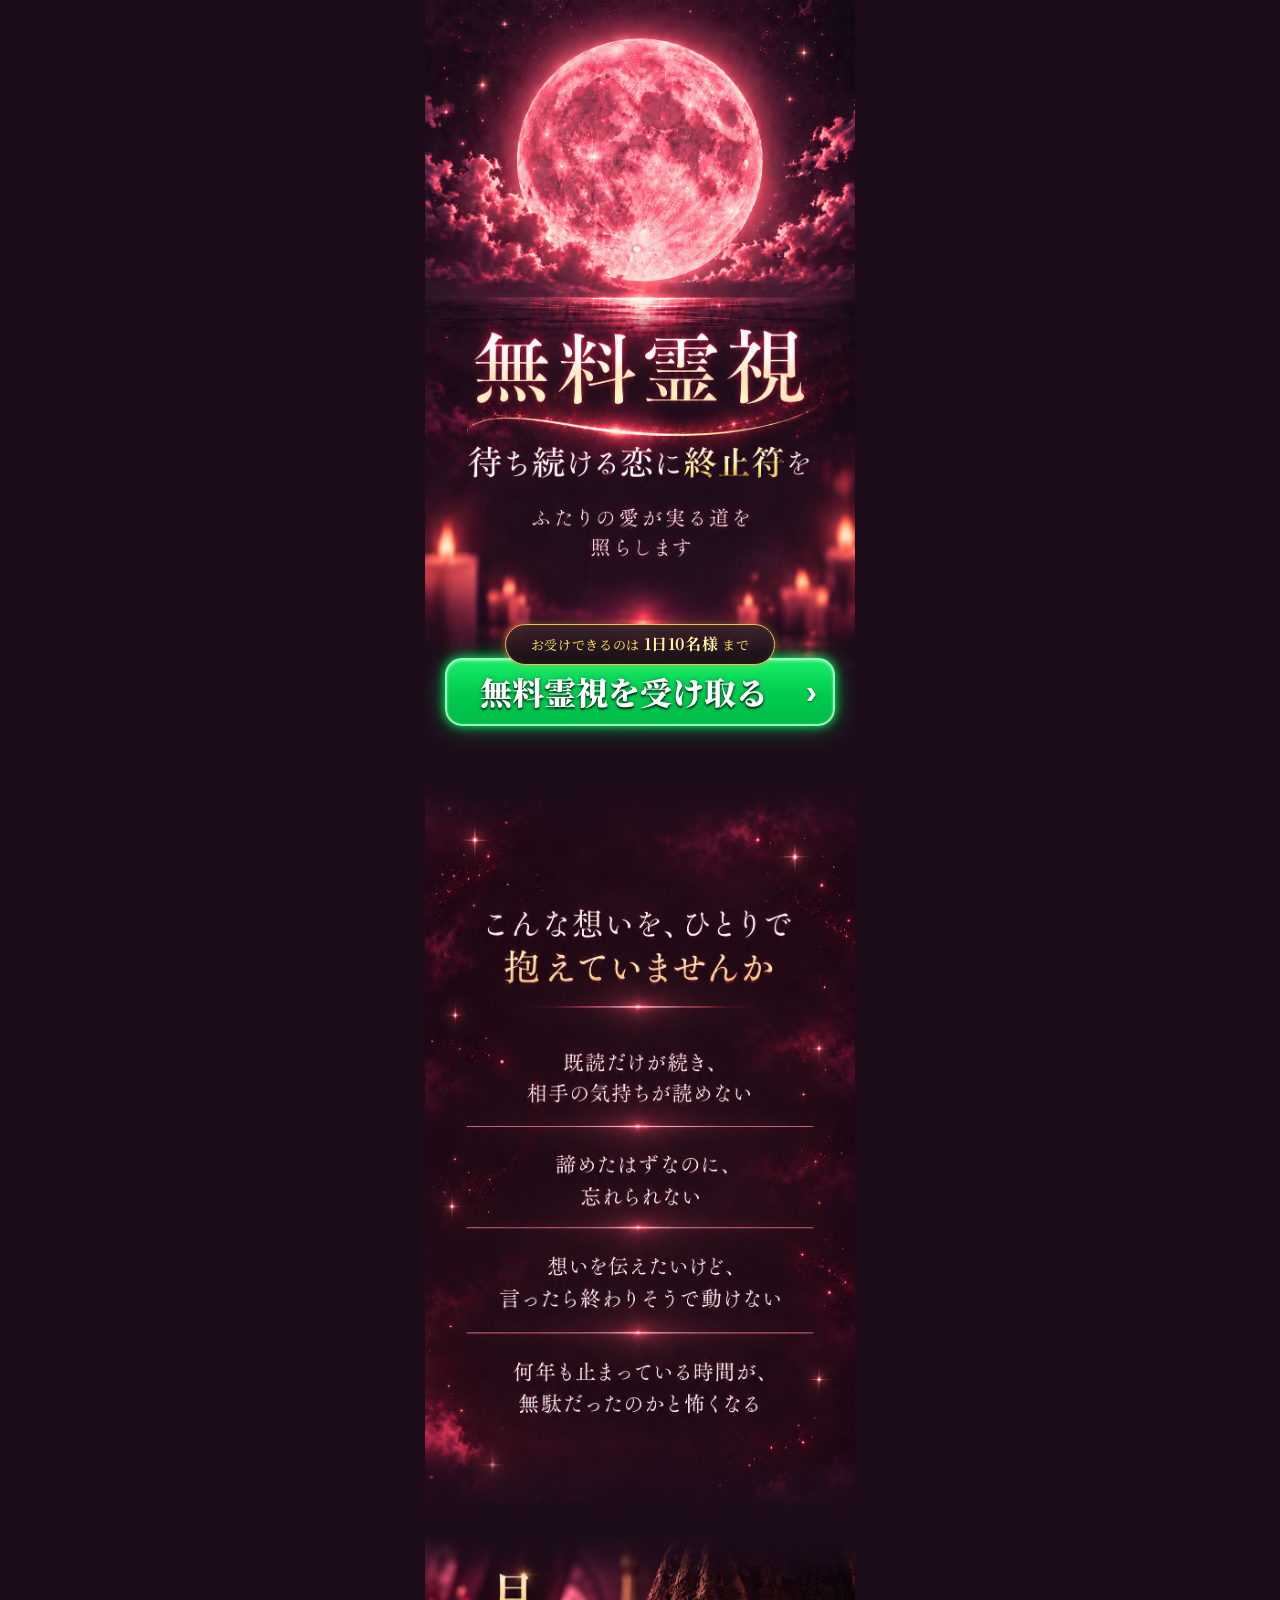
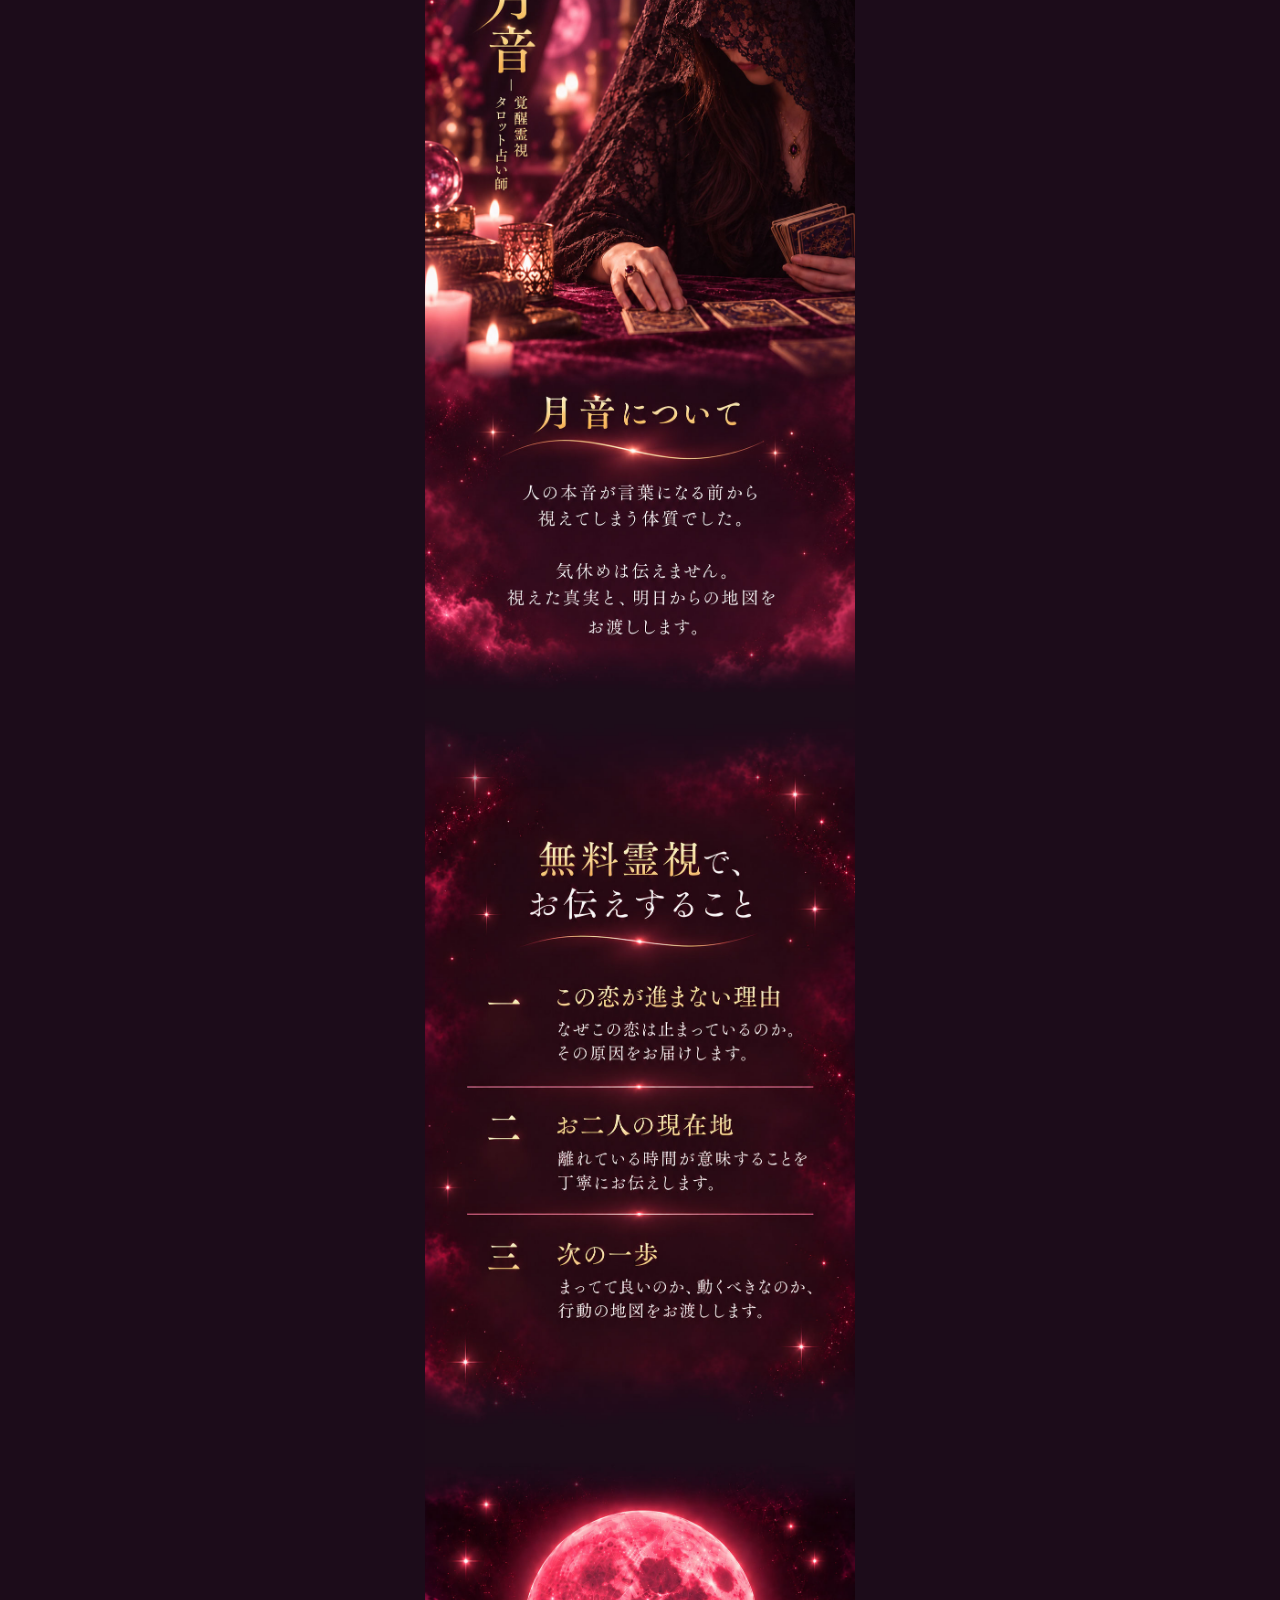
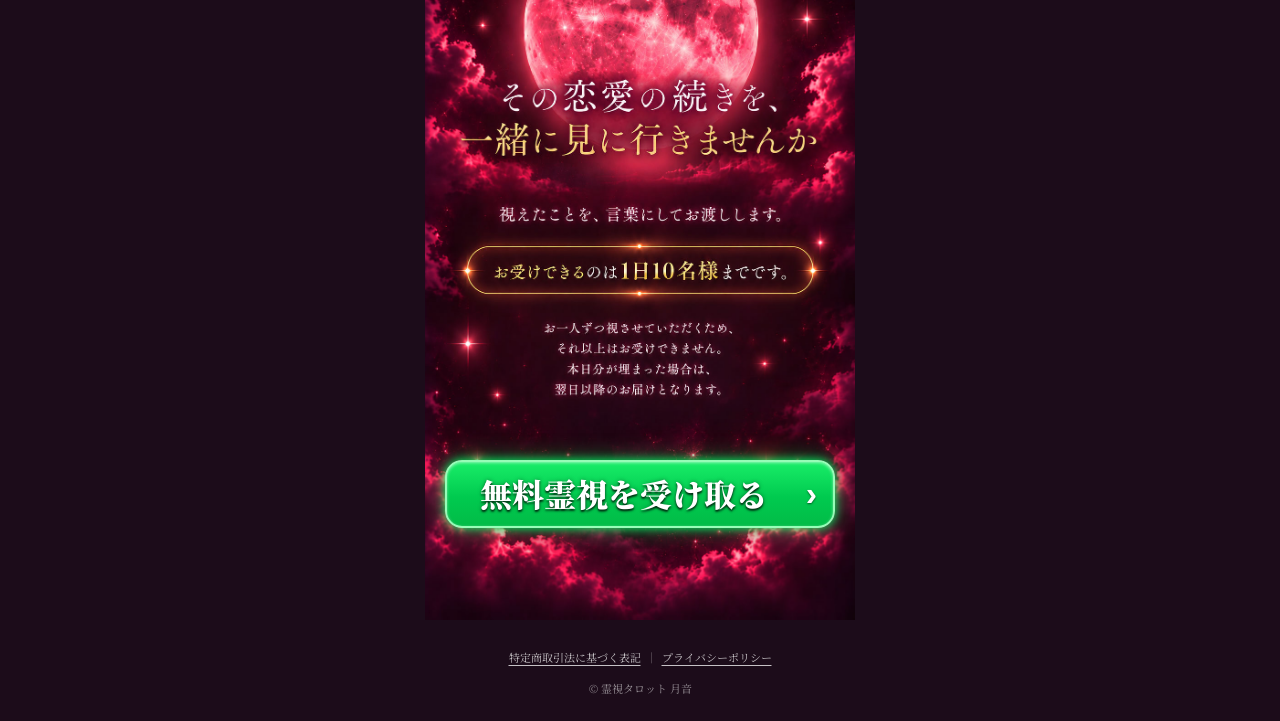
==== index.html @ 06620dd4 "LP初期データ追加" ====
<!DOCTYPE html>
<html lang="ja">

<head>
  <meta charset="UTF-8">

  <meta
    name="viewport"
    content="width=device-width, initial-scale=1.0, maximum-scale=1.0"
  >

  <meta name="robots" content="noindex,nofollow">

  <title>無料霊視｜月音</title>

  <link rel="stylesheet" href="./css/style.css">
</head>


<body>

  <main class="lp">

    <!-- =========================
         FV
    ========================== -->
    <section class="fv">

      <div class="fv__image">
        <img
          src="./images/fv.jpg"
          alt="無料霊視 待ち続ける恋に終止符を ふたりの愛が実る道を照らします"
        >
      </div>


      <!-- CTA -->
      <div class="fv__cta">

        <div class="fv__cta-limit">
          お受けできるのは
          <strong>1日10名様</strong>
          まで
        </div>

        <a
          href="https://lin.ee/xtwb2RW"
          class="fv__cta-button"
        >
          無料霊視を受け取る
        </a>

      </div>

    </section>
    <!-- /FV -->


    <!-- =========================
     Section 02
    ========================== -->
    <section class="section02">

    <img
        src="./images/section2_v2.jpg"
        alt="こんな想いを、ひとりで抱えていませんか"
        class="section02__image"
    >

    </section>
    <!-- /Section 02 -->

    <!-- =========================
     Section 03
    ========================== -->
    <section class="section03">

    <img
        src="./images/section3.jpg"
        alt="月音について 覚醒霊視タロット占い師"
        class="section03__image"
    >

    </section>
    <!-- /Section 03 -->

    <!-- =========================
        Section 04
    ========================== -->
    <section class="section04">

    <img
        src="./images/section4_v2.jpg"
        alt="無料霊視でお伝えすること"
        class="section04__image"
    >

    </section>
    <!-- /Section 04 -->

    <!-- =========================
     Section 05
    ========================== -->
    <section class="section05">

    <img
        src="./images/section5.jpg"
        alt="その恋愛の続きを、一緒に見に行きませんか"
        class="section05__image"
    >

    <div class="section05__cta">
        <a
        href="https://lin.ee/xtwb2RW"
        class="section05__cta-button"
        >
        無料霊視を受け取る
        </a>
    </div>

    </section>
    <!-- /Section 05 -->


  </main>

    <!-- =========================
        Floating CTA
    ========================== -->
    <div class="floating-cta" id="floatingCta">

    <a
        href="https://lin.ee/xtwb2RW"
        class="floating-cta__button"
    >
        無料霊視を受け取る
    </a>

    </div>
    <!-- /Floating CTA -->

    <!-- =========================
        Footer
    ========================== -->
    <footer class="footer">

    <nav class="footer__nav" aria-label="フッターナビゲーション">
        <a href="./tokushoho.html">
        特定商取引法に基づく表記
        </a>

        <span class="footer__separator">｜</span>

        <a href="./privacy.html">
        プライバシーポリシー
        </a>
    </nav>

    <p class="footer__copyright">
        &copy; 霊視タロット 月音
    </p>

    </footer>
    <!-- /Footer -->

  <script src="./js/main.js"></script>

</body>

</html>
---- css/style.css ----
@import url('https://fonts.googleapis.com/css2?family=Noto+Serif+JP:wght@500;600;700;800;900&display=swap');


/* ========================================
   Reset
======================================== */

*,
*::before,
*::after {
  box-sizing: border-box;
}

html {
  margin: 0;
  padding: 0;
}

body {
  margin: 0;
  padding: 0;

  background: #1c0c1a;

  font-family:
    "Noto Serif JP",
    "Hiragino Mincho ProN",
    "Yu Mincho",
    "YuMincho",
    serif;

  color: #fff;
}

img {
  display: block;

  width: 100%;
  height: auto;
}

a {
  color: inherit;
  text-decoration: none;
}


/* ========================================
   LP
======================================== */

.lp {
  width: 100%;
  max-width: 430px;

  margin: 0 auto;

  overflow: hidden;

  background: #1c0c1a;
}


/* ========================================
   FV
======================================== */

.fv {
  position: relative;

  width: 100%;
}

.fv__image {
  width: 100%;
}

.fv__image img {
  width: 100%;
  height: auto;
}


/* ========================================
   FV CTA
======================================== */

.fv__cta {
  position: absolute;

  left: 50%;
  bottom: 38px;

  z-index: 10;

  width: calc(100% - 40px);

  transform: translateX(-50%);

  display: flex;
  flex-direction: column;
  align-items: center;
}


/* 1日10名様まで */

.fv__cta-limit {
  position: relative;
  z-index: 2;

  min-width: 270px;

  margin-bottom: -7px;

  padding:
    8px
    18px
    9px;

  border: 1px solid #f2bf4d;
  border-radius: 999px;

  background:
    linear-gradient(
      180deg,
      rgba(58, 34, 42, 0.97) 0%,
      rgba(21, 12, 20, 0.98) 100%
    );

  box-shadow:
    0 0 10px rgba(255, 196, 67, 0.35),
    inset 0 0 8px rgba(255, 210, 98, 0.08);

  color: #f8d65c;

  font-size: 13px;
  font-weight: 500;
  line-height: 1.4;
  letter-spacing: 0.05em;

  text-align: center;

  white-space: nowrap;
}

.fv__cta-limit strong {
  color: #fff3a6;

  font-size: 16px;
  font-weight: 700;
}


/* ========================================
   FV CTA Button
======================================== */

.fv__cta-button {
  position: relative;

  width: 100%;
  height: 68px;

  display: flex;
  align-items: center;
  justify-content: center;

  padding:
    0
    46px
    0
    14px;

  border: 2px solid rgba(159, 255, 189, 0.95);
  border-radius: 17px;

  background:
    linear-gradient(
      180deg,
      #19ed68 0%,
      #00ca4f 55%,
      #02bc47 100%
    );

  box-shadow:
    0 0 10px rgba(0, 255, 102, 0.9),
    0 0 25px rgba(0, 255, 102, 0.45),
    inset 0 1px 3px rgba(255, 255, 255, 0.5);

  color: #fff;

  font-family:
    "Noto Serif JP",
    "Yu Mincho",
    "YuMincho",
    serif;

  font-size: 32px;
  font-weight: 900;
  line-height: 1.1;
  letter-spacing: 0;

  text-align: center;

  white-space: nowrap;

  text-shadow:
    0 2px 2px rgba(0, 0, 0, 0.72),
    0 0 4px rgba(0, 0, 0, 0.38);

  transition:
    opacity 0.2s ease,
    transform 0.2s ease;
}

.fv__cta-button::after {
  content: "›";

  position: absolute;

  top: 50%;
  right: 16px;

  transform: translateY(-53%);

  font-family:
    Arial,
    sans-serif;

  font-size: 34px;
  font-weight: 700;
  line-height: 1;

  color: #fff;

  text-shadow:
    0 1px 2px rgba(0, 0, 0, 0.55);
}

.fv__cta-button:active {
  transform: scale(0.98);

  opacity: 0.9;
}


/* ========================================
   FV 430px以下
======================================== */

@media screen and (max-width: 430px) {

  .fv__cta {
    bottom: 8.84vw;

    width: calc(100% - 9.3vw);
  }


  .fv__cta-limit {
    min-width: 62.79vw;

    margin-bottom: -1.63vw;

    padding:
      1.86vw
      4.19vw
      2.09vw;

    border-width: 0.23vw;
    border-radius: 232.56vw;

    font-size: 3.02vw;
  }


  .fv__cta-limit strong {
    font-size: 3.72vw;
  }


  .fv__cta-button {
    height: 15.81vw;

    padding:
      0
      10.7vw
      0
      3.26vw;

    border-width: 0.47vw;
    border-radius: 3.95vw;

    font-size: 7.44vw;
    font-weight: 900;

    line-height: 1.1;
    letter-spacing: 0;
  }


  .fv__cta-button::after {
    right: 3.72vw;

    font-size: 7.91vw;
  }

}


/* ========================================
   Section 02
======================================== */

.section02 {
  width: 100%;

  margin: 0;
  padding: 0;

  background: #1c0c1a;
}

.section02__image {
  display: block;

  width: 100%;
  height: auto;

  margin: 0;
}


/* ========================================
   Section 03
======================================== */

.section03 {
  width: 100%;

  margin: 0;
  padding: 0;

  background: #1c0c1a;
}

.section03__image {
  display: block;

  width: 100%;
  height: auto;

  margin: 0;
  padding: 0;
}


/* ========================================
   Section 04
======================================== */

.section04 {
  width: 100%;

  margin: 0;
  padding: 0;

  background: #1c0c1a;
}

.section04__image {
  display: block;

  width: 100%;
  height: auto;

  margin: 0;
  padding: 0;
}


/* ========================================
   Section 05
======================================== */

.section05 {
  position: relative;

  width: 100%;

  margin: 0;
  padding: 0;

  background: #1c0c1a;
}

.section05__image {
  display: block;

  width: 100%;
  height: auto;

  margin: 0;
  padding: 0;
}


/* ========================================
   Section 05 CTA
======================================== */

.section05__cta {
  position: absolute;

  left: 50%;
  bottom: 92px;

  z-index: 10;

  width: calc(100% - 40px);

  transform: translateX(-50%);
}

.section05__cta-button {
  position: relative;

  width: 100%;
  height: 68px;

  display: flex;
  align-items: center;
  justify-content: center;

  padding:
    0
    46px
    0
    14px;

  border: 2px solid rgba(159, 255, 189, 0.95);
  border-radius: 17px;

  background:
    linear-gradient(
      180deg,
      #19ed68 0%,
      #00ca4f 55%,
      #02bc47 100%
    );

  box-shadow:
    0 0 10px rgba(0, 255, 102, 0.9),
    0 0 25px rgba(0, 255, 102, 0.45),
    inset 0 1px 3px rgba(255, 255, 255, 0.5);

  color: #fff;

  font-family:
    "Noto Serif JP",
    "Yu Mincho",
    "YuMincho",
    serif;

  font-size: 32px;
  font-weight: 900;
  line-height: 1.1;
  letter-spacing: 0;

  text-align: center;

  white-space: nowrap;

  text-shadow:
    0 2px 2px rgba(0, 0, 0, 0.72),
    0 0 4px rgba(0, 0, 0, 0.38);

  transition:
    opacity 0.2s ease,
    transform 0.2s ease;
}

.section05__cta-button::after {
  content: "›";

  position: absolute;

  top: 50%;
  right: 16px;

  transform: translateY(-53%);

  font-family:
    Arial,
    sans-serif;

  font-size: 34px;
  font-weight: 700;
  line-height: 1;

  color: #fff;

  text-shadow:
    0 1px 2px rgba(0, 0, 0, 0.55);
}

.section05__cta-button:active {
  transform: scale(0.98);

  opacity: 0.9;
}


/* ========================================
   Section 05 430px以下
======================================== */

@media screen and (max-width: 430px) {

  .section05__cta {
    bottom: 21.4vw;

    width: calc(100% - 9.3vw);
  }


  .section05__cta-button {
    height: 15.81vw;

    padding:
      0
      10.7vw
      0
      3.26vw;

    border-width: 0.47vw;
    border-radius: 3.95vw;

    font-size: 7.44vw;
    font-weight: 900;

    line-height: 1.1;
    letter-spacing: 0;
  }


  .section05__cta-button::after {
    right: 3.72vw;

    font-size: 7.91vw;
  }

}


/* ========================================
   Footer
======================================== */

.footer {
  width: 100%;

  padding:
    28px
    15px
    24px;

  background: #1c0c1a;

  color: rgba(255, 255, 255, 0.75);

  text-align: center;
}

.footer__nav {
  display: flex;
  align-items: center;
  justify-content: center;

  flex-wrap: wrap;

  font-size: 11px;
  line-height: 1.8;
}

.footer__nav a {
  color: rgba(255, 255, 255, 0.75);

  text-decoration: underline;
  text-underline-offset: 3px;

  transition:
    opacity 0.2s ease;
}

.footer__nav a:hover {
  opacity: 0.7;
}

.footer__separator {
  margin:
    0
    5px;

  color: rgba(255, 255, 255, 0.45);
}

.footer__copyright {
  margin:
    12px
    0
    0;

  font-size: 11px;
  line-height: 1.6;

  color: rgba(255, 255, 255, 0.55);
}


/* ========================================
   Footer 430px以下
======================================== */

@media screen and (max-width: 430px) {

  .footer {
    padding:
      6.51vw
      3.49vw
      5.58vw;
  }


  .footer__nav {
    font-size: 2.56vw;
  }


  .footer__separator {
    margin:
      0
      1.16vw;
  }


  .footer__copyright {
    margin-top: 2.79vw;

    font-size: 2.56vw;
  }

}


/* ========================================
   Floating CTA
======================================== */

.floating-cta {
  position: fixed;

  left: 50%;
  bottom: 14px;

  z-index: 1000;

  width: calc(100% - 28px);
  max-width: 390px;

  transform:
    translateX(-50%)
    translateY(20px);

  opacity: 0;
  visibility: hidden;
  pointer-events: none;

  transition:
    opacity 0.3s ease,
    transform 0.3s ease,
    visibility 0.3s ease;
}


/* 表示時 */

.floating-cta.is-visible {
  transform:
    translateX(-50%)
    translateY(0);

  opacity: 1;
  visibility: visible;
  pointer-events: auto;
}


/* ========================================
   Floating CTA Button
======================================== */

.floating-cta__button {
  position: relative;

  width: 100%;
  height: 64px;

  display: flex;
  align-items: center;
  justify-content: center;

  padding:
    0
    44px
    0
    12px;

  border: 2px solid rgba(159, 255, 189, 0.95);
  border-radius: 16px;

  background:
    linear-gradient(
      180deg,
      #19ed68 0%,
      #00ca4f 55%,
      #02bc47 100%
    );

  box-shadow:
    0 0 10px rgba(0, 255, 102, 0.9),
    0 0 22px rgba(0, 255, 102, 0.42),
    inset 0 1px 3px rgba(255, 255, 255, 0.5);

  color: #fff;

  font-family:
    "Noto Serif JP",
    "Yu Mincho",
    "YuMincho",
    serif;

  font-size: 31px;
  font-weight: 900;
  line-height: 1.1;
  letter-spacing: 0;

  text-align: center;

  white-space: nowrap;

  text-shadow:
    0 2px 2px rgba(0, 0, 0, 0.72),
    0 0 4px rgba(0, 0, 0, 0.38);
}

.floating-cta__button::after {
  content: "›";

  position: absolute;

  top: 50%;
  right: 15px;

  transform: translateY(-53%);

  font-family:
    Arial,
    sans-serif;

  font-size: 31px;
  font-weight: 700;
  line-height: 1;

  color: #fff;

  text-shadow:
    0 1px 2px rgba(0, 0, 0, 0.55);
}

.floating-cta__button:active {
  transform: scale(0.98);
}


/* ========================================
   Floating CTA 430px以下
======================================== */

@media screen and (max-width: 430px) {

  .floating-cta {
    bottom:
      calc(
        3.26vw +
        env(safe-area-inset-bottom)
      );

    width: calc(100% - 6.51vw);
  }


  .floating-cta__button {
    height: 14.88vw;

    padding:
      0
      10.23vw
      0
      2.79vw;

    border-width: 0.47vw;
    border-radius: 3.72vw;

    font-size: 7.21vw;
    font-weight: 900;

    line-height: 1.1;
    letter-spacing: 0;
  }


  .floating-cta__button::after {
    right: 3.49vw;

    font-size: 7.21vw;
  }

}
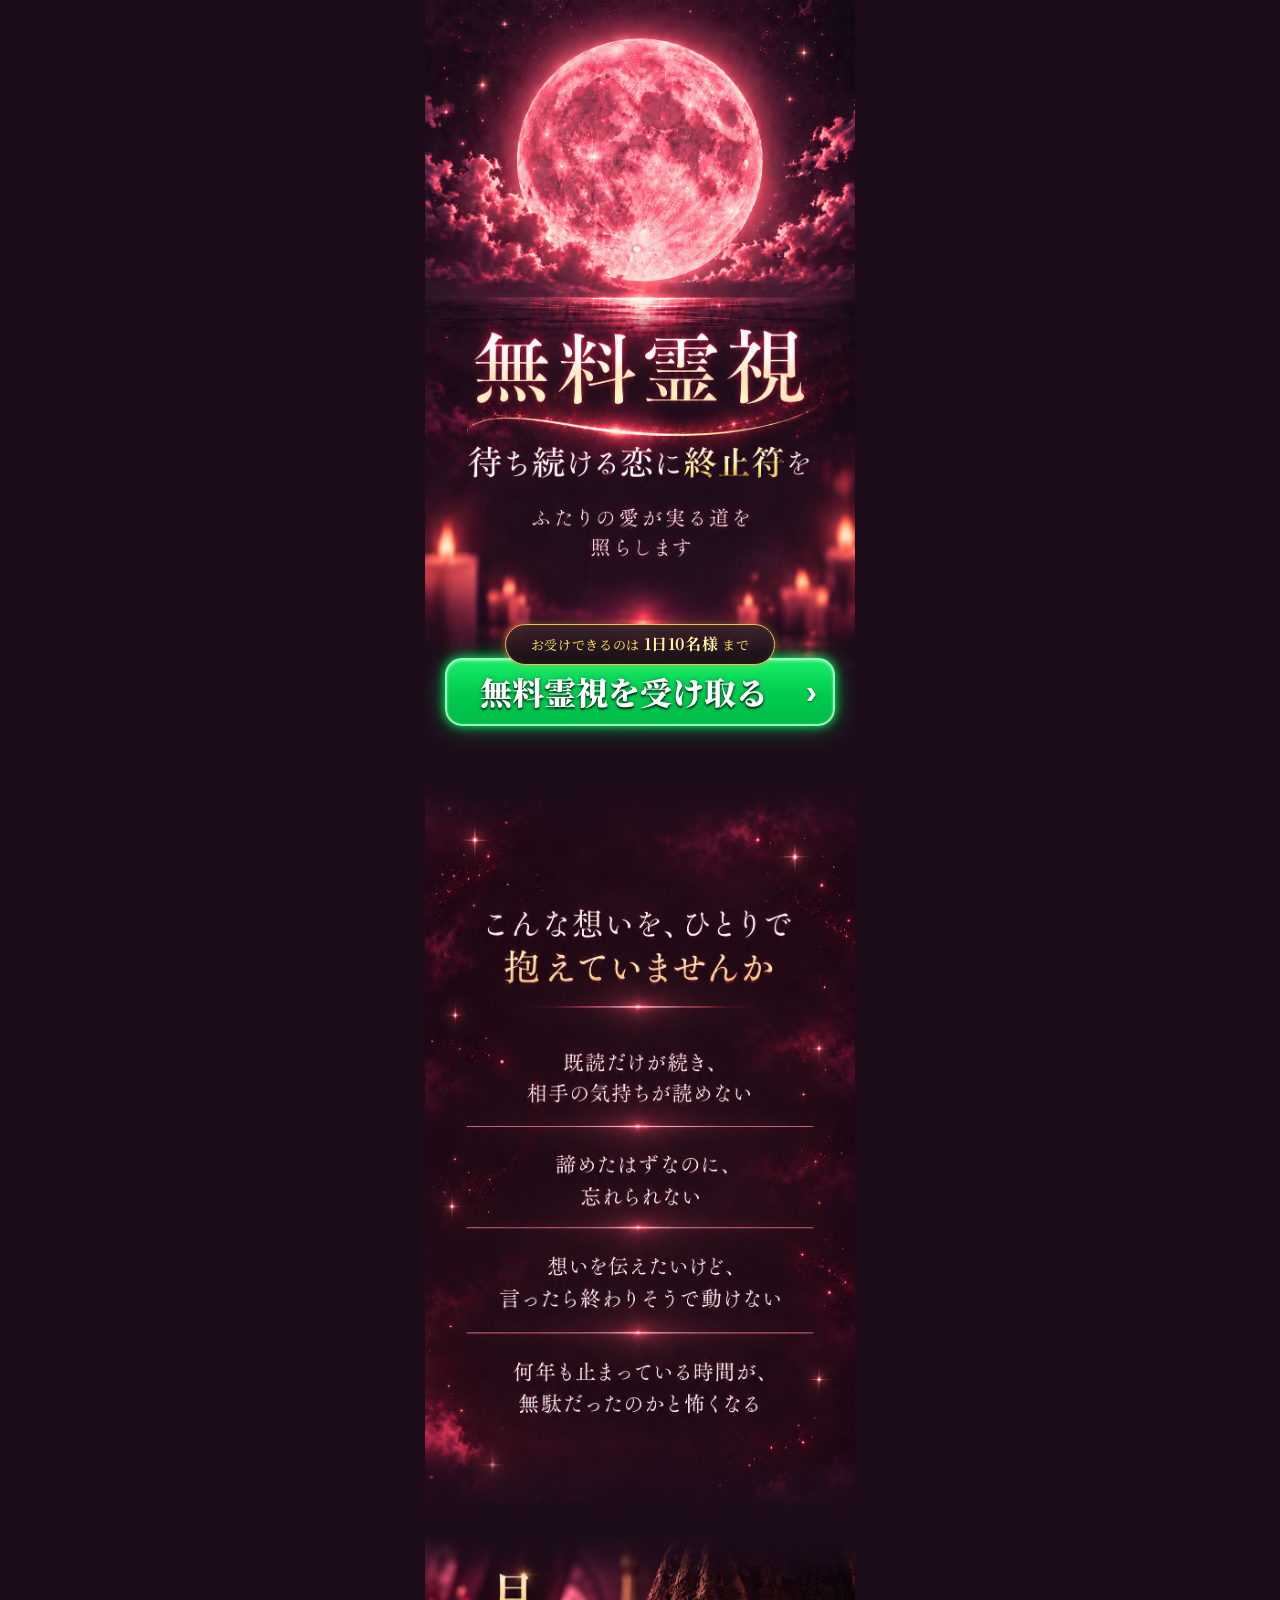
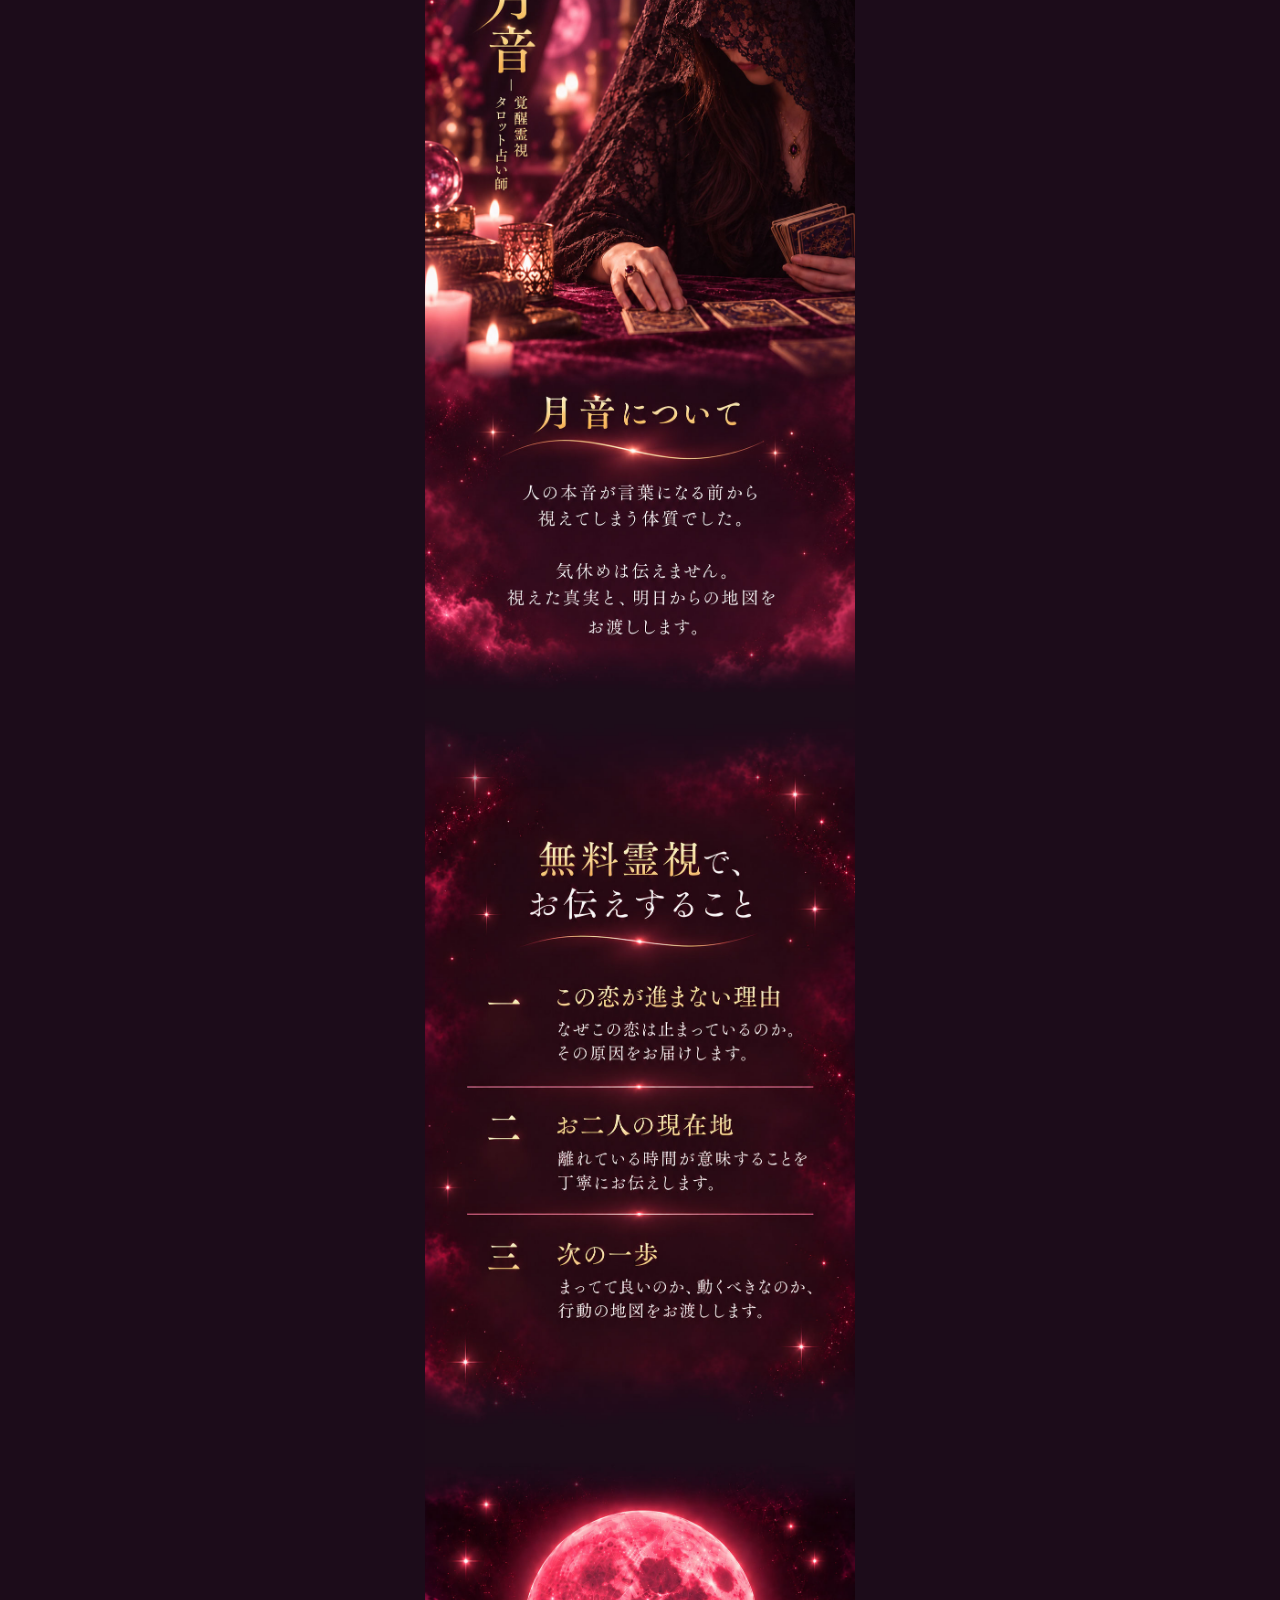
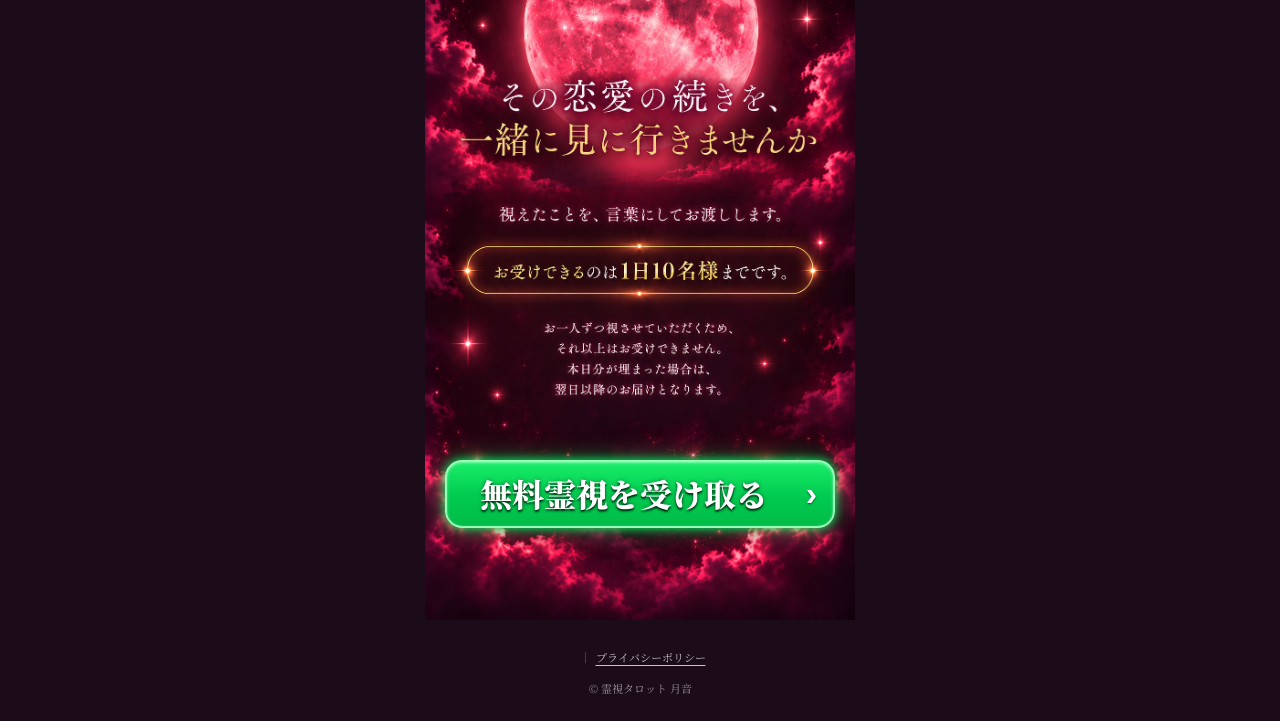
==== commit b60fc4b7: "特商削除" ====
--- a/index.html
+++ b/index.html
@@ -14,6 +14,15 @@
   <title>無料霊視｜月音</title>
 
   <link rel="stylesheet" href="./css/style.css">
+
+  <script type="text/javascript">
+    (function(c,l,a,r,i,t,y){
+        c[a]=c[a]function(){(c[a].q=c[a].q
+[]).push(arguments)};
+        t=l.createElement(r);t.async=1;t.src="https://www.clarity.ms/tag/"+i;
+        y=l.getElementsByTagName(r)[0];y.parentNode.insertBefore(t,y);
+    })(window, document, "clarity", "script", "ypl94scwec");
+</script>
 </head>
 
 
@@ -145,9 +154,9 @@
     <footer class="footer">
 
     <nav class="footer__nav" aria-label="フッターナビゲーション">
-        <a href="./tokushoho.html">
+        <!-- <a href="./tokushoho.html">
         特定商取引法に基づく表記
-        </a>
+        </a> -->
 
         <span class="footer__separator">｜</span>
 
--- a/css/style.css
+++ b/css/style.css
@@ -827,4 +827,509 @@
     font-size: 7.21vw;
   }
 
+}
+
+/* ========================================
+   Privacy Policy
+======================================== */
+
+.privacy {
+  width: 100%;
+  max-width: 430px;
+
+  min-height: 100vh;
+
+  margin: 0 auto;
+
+  background:
+    radial-gradient(
+      circle at 50% 0%,
+      rgba(116, 25, 63, 0.18) 0%,
+      rgba(28, 12, 26, 0) 32%
+    ),
+    #1c0c1a;
+
+  color: #fff;
+}
+
+
+/* ========================================
+   Privacy Header
+======================================== */
+
+.privacy__header {
+  padding:
+    52px
+    24px
+    34px;
+
+  text-align: center;
+}
+
+.privacy__brand {
+  margin:
+    0
+    0
+    12px;
+
+  color: #e7c578;
+
+  font-size: 13px;
+  font-weight: 500;
+  letter-spacing: 0.12em;
+}
+
+.privacy__title {
+  margin: 0;
+
+  color: #fff;
+
+  font-size: 27px;
+  font-weight: 700;
+  line-height: 1.5;
+  letter-spacing: 0.06em;
+}
+
+.privacy__line {
+  width: 72px;
+  height: 1px;
+
+  margin:
+    22px
+    auto
+    0;
+
+  background:
+    linear-gradient(
+      90deg,
+      rgba(232, 192, 107, 0) 0%,
+      #e8c06b 50%,
+      rgba(232, 192, 107, 0) 100%
+    );
+
+  box-shadow:
+    0 0 8px rgba(232, 192, 107, 0.45);
+}
+
+
+/* ========================================
+   Privacy Contents
+======================================== */
+
+.privacy__contents {
+  padding:
+    0
+    24px
+    50px;
+}
+
+.privacy__intro {
+  margin:
+    0
+    0
+    42px;
+
+  font-size: 14px;
+  font-weight: 400;
+  line-height: 2;
+
+  text-align: justify;
+
+  color: rgba(255, 255, 255, 0.88);
+}
+
+
+/* ========================================
+   Privacy Section
+======================================== */
+
+.privacy__section {
+  padding:
+    0
+    0
+    32px;
+
+  margin:
+    0
+    0
+    32px;
+
+  border-bottom:
+    1px solid rgba(232, 192, 107, 0.18);
+}
+
+.privacy__heading {
+  display: flex;
+  align-items: baseline;
+
+  gap: 8px;
+
+  margin:
+    0
+    0
+    18px;
+
+  color: #e7c578;
+
+  font-size: 18px;
+  font-weight: 700;
+  line-height: 1.6;
+
+  letter-spacing: 0.03em;
+}
+
+.privacy__heading span {
+  flex-shrink: 0;
+
+  color: #d99d49;
+}
+
+.privacy__section p {
+  margin:
+    0
+    0
+    16px;
+
+  font-size: 14px;
+  font-weight: 400;
+  line-height: 2;
+
+  text-align: justify;
+
+  color: rgba(255, 255, 255, 0.87);
+}
+
+
+/* ========================================
+   Privacy List
+======================================== */
+
+.privacy__list {
+  margin:
+    16px
+    0
+    0;
+
+  padding: 0;
+
+  list-style: none;
+}
+
+.privacy__list li {
+  position: relative;
+
+  margin:
+    0
+    0
+    10px;
+
+  padding-left: 18px;
+
+  font-size: 14px;
+  font-weight: 400;
+  line-height: 1.9;
+
+  color: rgba(255, 255, 255, 0.87);
+}
+
+.privacy__list li:last-child {
+  margin-bottom: 0;
+}
+
+.privacy__list li::before {
+  content: "・";
+
+  position: absolute;
+
+  top: 0;
+  left: 0;
+
+  color: #e7c578;
+}
+
+
+/* ========================================
+   Contact
+======================================== */
+
+.privacy__section--contact {
+  border-bottom: none;
+
+  margin-bottom: 18px;
+}
+
+.privacy__contact {
+  margin:
+    22px
+    0
+    0;
+
+  padding:
+    18px
+    16px;
+
+  border:
+    1px solid rgba(232, 192, 107, 0.28);
+
+  background:
+    rgba(255, 255, 255, 0.025);
+}
+
+.privacy__contact-row {
+  padding:
+    0
+    0
+    14px;
+
+  margin:
+    0
+    0
+    14px;
+
+  border-bottom:
+    1px solid rgba(255, 255, 255, 0.08);
+}
+
+.privacy__contact-row:last-child {
+  padding-bottom: 0;
+  margin-bottom: 0;
+
+  border-bottom: none;
+}
+
+.privacy__contact dt {
+  margin:
+    0
+    0
+    5px;
+
+  color: #e7c578;
+
+  font-size: 12px;
+  font-weight: 600;
+}
+
+.privacy__contact dd {
+  margin: 0;
+
+  color: rgba(255, 255, 255, 0.9);
+
+  font-size: 14px;
+  line-height: 1.7;
+}
+
+.privacy__contact a {
+  color: #fff;
+
+  text-decoration: underline;
+  text-underline-offset: 3px;
+
+  overflow-wrap: anywhere;
+}
+
+
+/* ========================================
+   Back Button
+======================================== */
+
+.privacy__back {
+  margin:
+    42px
+    0
+    10px;
+
+  text-align: center;
+}
+
+.privacy__back a {
+  width: 100%;
+  max-width: 280px;
+  height: 52px;
+
+  display: inline-flex;
+  align-items: center;
+  justify-content: center;
+
+  border:
+    1px solid rgba(232, 192, 107, 0.7);
+
+  border-radius: 999px;
+
+  color: #ead18e;
+
+  font-size: 14px;
+  font-weight: 600;
+
+  background:
+    linear-gradient(
+      180deg,
+      rgba(67, 30, 54, 0.65) 0%,
+      rgba(31, 15, 28, 0.95) 100%
+    );
+
+  box-shadow:
+    0 0 12px rgba(232, 192, 107, 0.08);
+
+  transition:
+    opacity 0.2s ease,
+    transform 0.2s ease;
+}
+
+.privacy__back a:active {
+  transform: scale(0.98);
+
+  opacity: 0.8;
+}
+
+
+/* ========================================
+   Privacy Footer
+======================================== */
+
+.privacy__footer {
+  padding:
+    24px
+    16px
+    28px;
+
+  border-top:
+    1px solid rgba(255, 255, 255, 0.07);
+
+  text-align: center;
+}
+
+.privacy__footer p {
+  margin: 0;
+
+  color: rgba(255, 255, 255, 0.48);
+
+  font-size: 11px;
+  line-height: 1.6;
+}
+
+
+/* ========================================
+   Privacy 430px以下
+======================================== */
+
+@media screen and (max-width: 430px) {
+
+  .privacy__header {
+    padding:
+      12.09vw
+      5.58vw
+      7.91vw;
+  }
+
+  .privacy__brand {
+    margin-bottom: 2.79vw;
+
+    font-size: 3.02vw;
+  }
+
+  .privacy__title {
+    font-size: 6.28vw;
+  }
+
+  .privacy__line {
+    width: 16.74vw;
+    height: 0.23vw;
+
+    margin-top: 5.12vw;
+  }
+
+  .privacy__contents {
+    padding:
+      0
+      5.58vw
+      11.63vw;
+  }
+
+  .privacy__intro {
+    margin-bottom: 9.77vw;
+
+    font-size: 3.26vw;
+  }
+
+  .privacy__section {
+    padding-bottom: 7.44vw;
+
+    margin-bottom: 7.44vw;
+  }
+
+  .privacy__heading {
+    gap: 1.86vw;
+
+    margin-bottom: 4.19vw;
+
+    font-size: 4.19vw;
+  }
+
+  .privacy__section p {
+    margin-bottom: 3.72vw;
+
+    font-size: 3.26vw;
+  }
+
+  .privacy__list {
+    margin-top: 3.72vw;
+  }
+
+  .privacy__list li {
+    margin-bottom: 2.33vw;
+
+    padding-left: 4.19vw;
+
+    font-size: 3.26vw;
+  }
+
+  .privacy__contact {
+    margin-top: 5.12vw;
+
+    padding:
+      4.19vw
+      3.72vw;
+  }
+
+  .privacy__contact-row {
+    padding-bottom: 3.26vw;
+
+    margin-bottom: 3.26vw;
+  }
+
+  .privacy__contact dt {
+    margin-bottom: 1.16vw;
+
+    font-size: 2.79vw;
+  }
+
+  .privacy__contact dd {
+    font-size: 3.26vw;
+  }
+
+  .privacy__back {
+    margin:
+      9.77vw
+      0
+      2.33vw;
+  }
+
+  .privacy__back a {
+    max-width: 65.12vw;
+    height: 12.09vw;
+
+    font-size: 3.26vw;
+  }
+
+  .privacy__footer {
+    padding:
+      5.58vw
+      3.72vw
+      6.51vw;
+  }
+
+  .privacy__footer p {
+    font-size: 2.56vw;
+  }
+
 }
